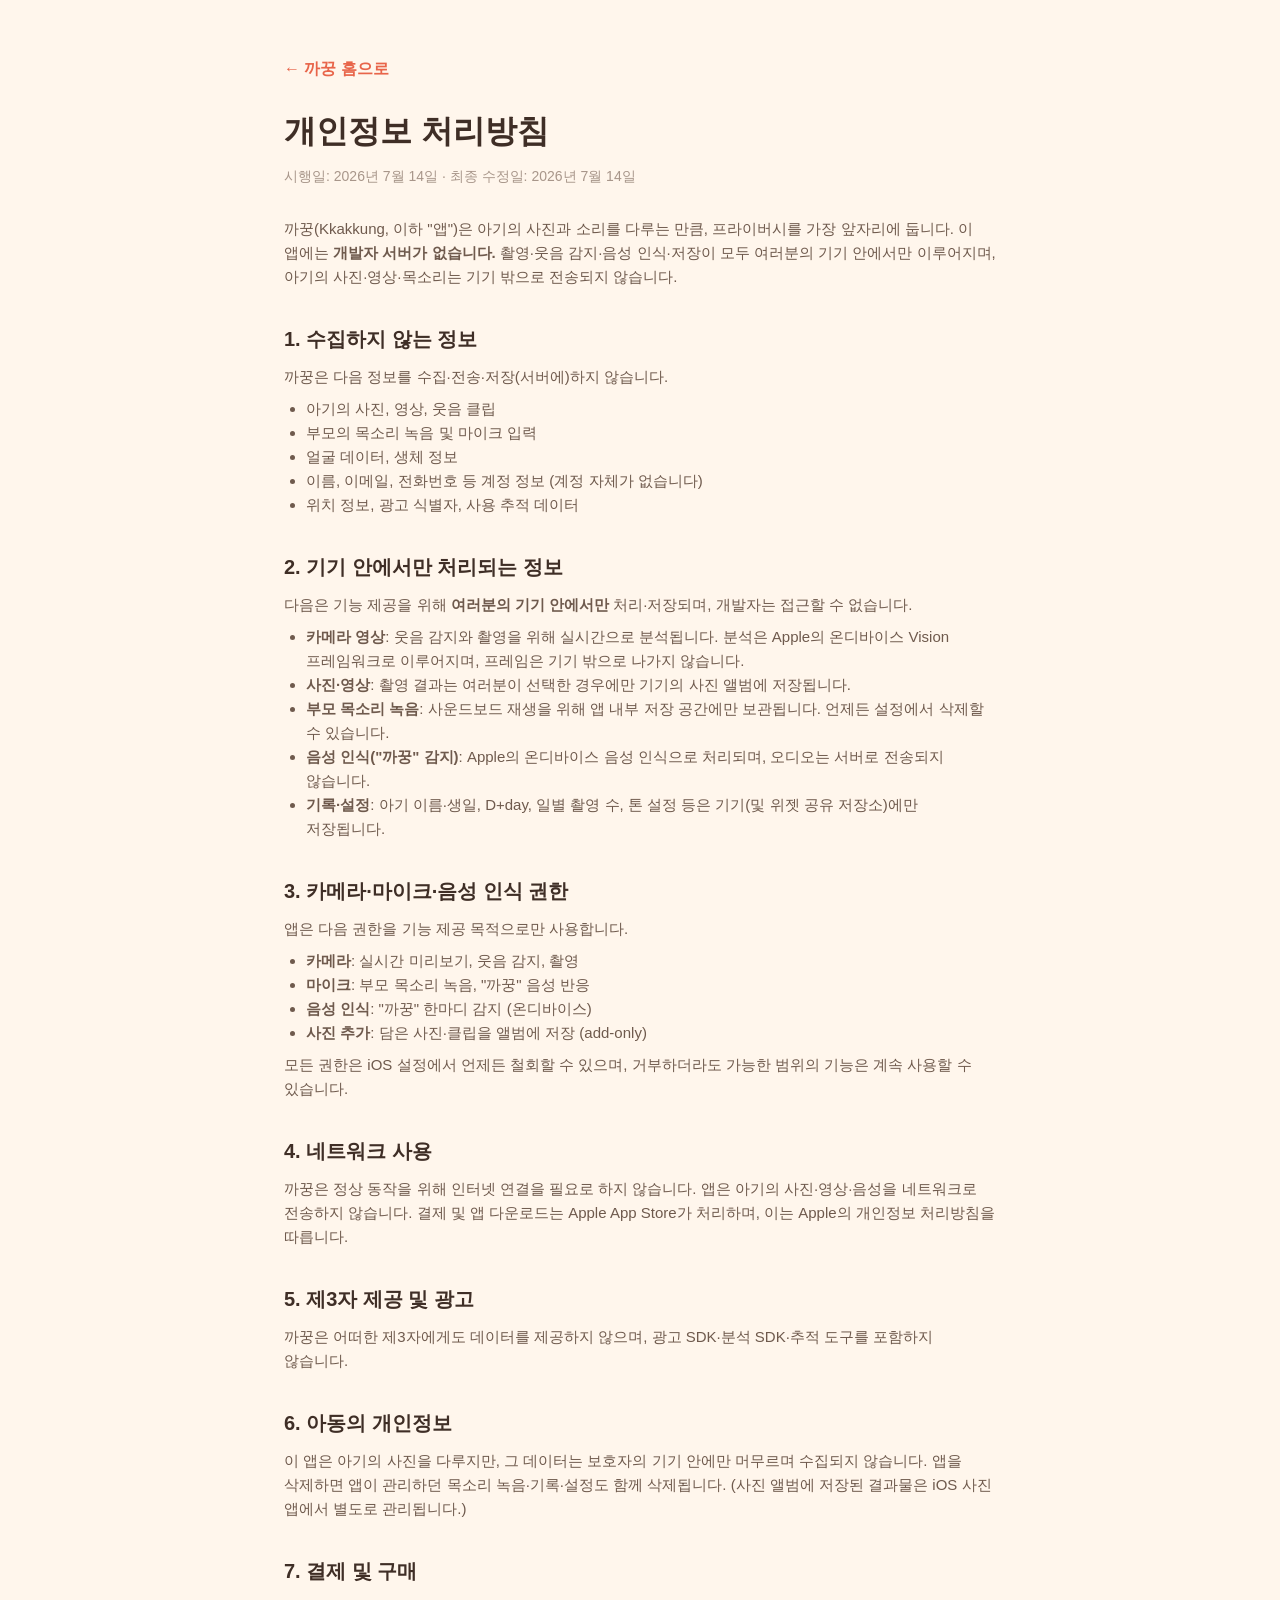
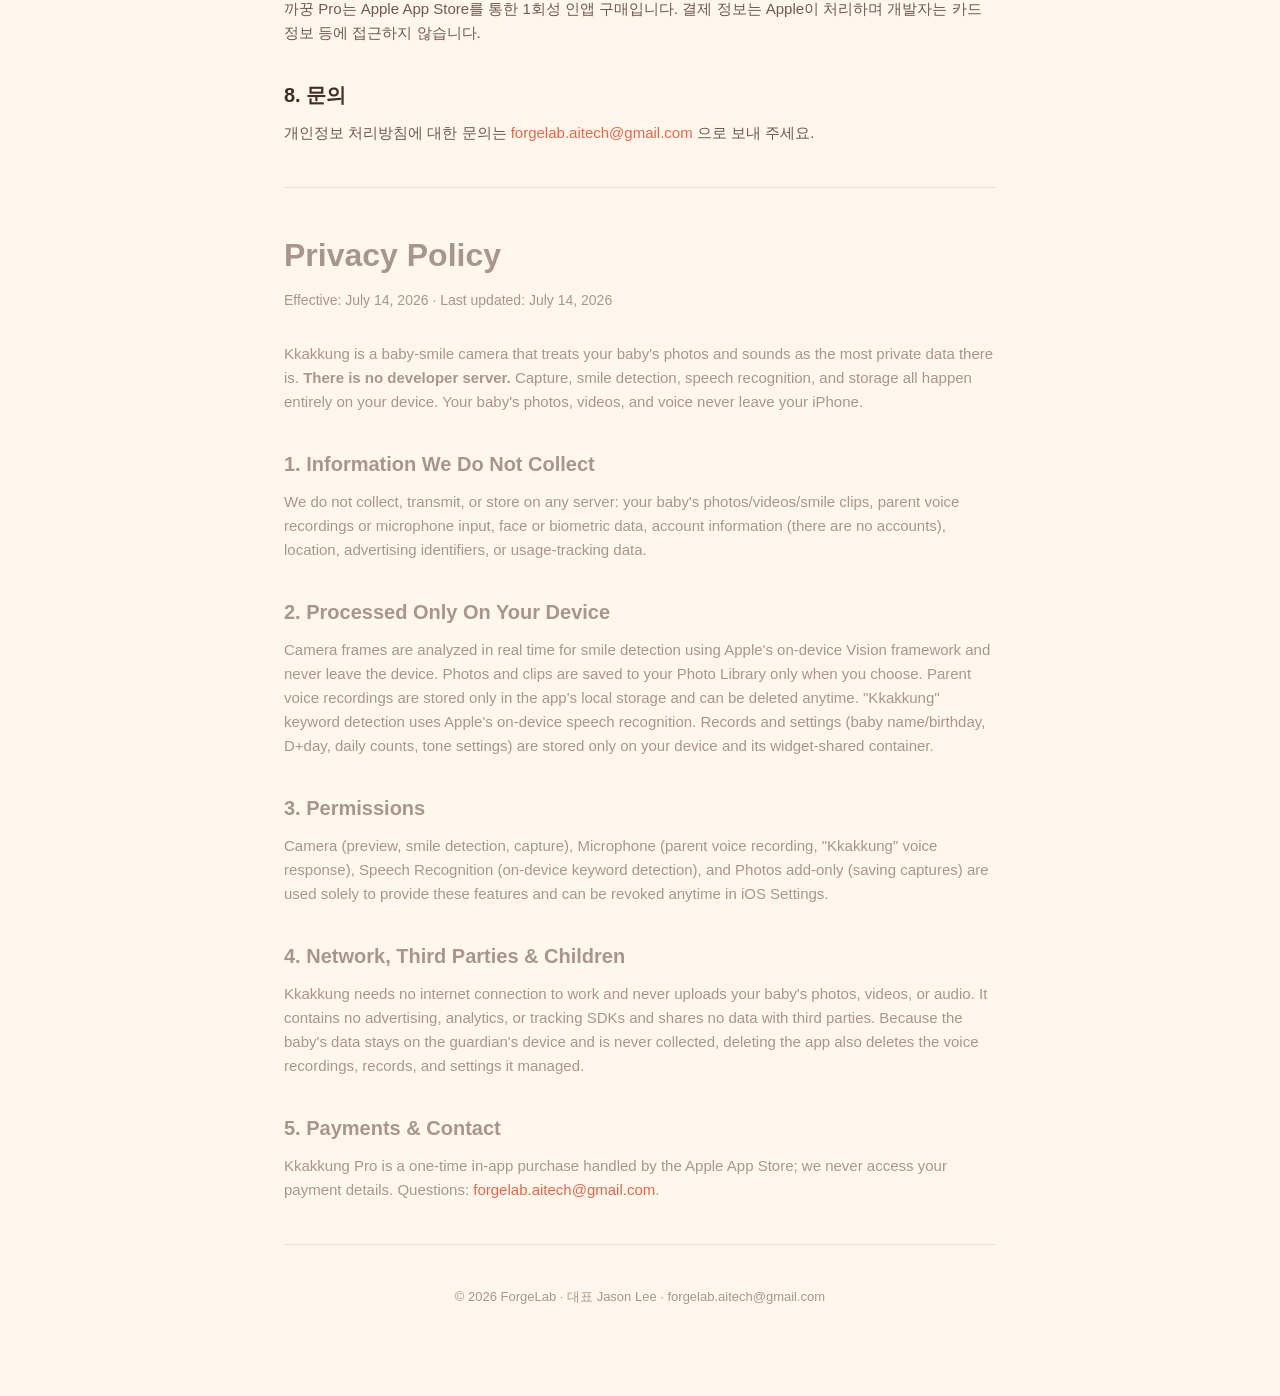
==== docs/privacy.html @ eb0c011f "히어로 영상 배경 + 폰 목업 신형화 + 로고 강화 + 라이팅·줄바꿈 정리 - 히어로: glow.mp4를 크림 베일 아래 풀블리드 배경으로 (살아있는 골든아워 분위기).   중복 " ====
<!DOCTYPE html>
<html lang="ko">
<head>
<meta charset="UTF-8" />
<meta name="viewport" content="width=device-width, initial-scale=1.0" />
<title>개인정보 처리방침 — 까꿍</title>
<meta name="description" content="까꿍(Kkakkung) 개인정보 처리방침. 아기 사진·목소리는 폰 밖으로 나가지 않습니다. 서버 없음, 계정 없음, 추적 없음." />
<link rel="icon" href="data:image/svg+xml,%3Csvg xmlns='http://www.w3.org/2000/svg' viewBox='0 0 64 64'%3E%3Crect x='4' y='4' width='56' height='56' rx='16' fill='%23F2946A'/%3E%3Ccircle cx='32' cy='30' r='16' fill='none' stroke='%234A3A32' stroke-width='3.5'/%3E%3Ccircle cx='26' cy='27' r='2.4' fill='%234A3A32'/%3E%3Ccircle cx='38' cy='27' r='2.4' fill='%234A3A32'/%3E%3Cpath d='M25 33 Q32 40 39 33' fill='none' stroke='%234A3A32' stroke-width='3.5' stroke-linecap='round'/%3E%3C/svg%3E" />
<link rel="stylesheet" href="styles.css?v=20260718a" />
</head>
<body>
<div class="legal">
  <a class="back" href="index.html">← 까꿍 홈으로</a>

  <h1>개인정보 처리방침</h1>
  <p class="updated">시행일: 2026년 7월 14일 · 최종 수정일: 2026년 7월 14일</p>

  <p>까꿍(Kkakkung, 이하 "앱")은 아기의 사진과 소리를 다루는 만큼, 프라이버시를 가장 앞자리에 둡니다. 이 앱에는 <strong>개발자 서버가 없습니다.</strong> 촬영·웃음 감지·음성 인식·저장이 모두 여러분의 기기 안에서만 이루어지며, 아기의 사진·영상·목소리는 기기 밖으로 전송되지 않습니다.</p>

  <h2>1. 수집하지 않는 정보</h2>
  <p>까꿍은 다음 정보를 수집·전송·저장(서버에)하지 않습니다.</p>
  <ul>
    <li>아기의 사진, 영상, 웃음 클립</li>
    <li>부모의 목소리 녹음 및 마이크 입력</li>
    <li>얼굴 데이터, 생체 정보</li>
    <li>이름, 이메일, 전화번호 등 계정 정보 (계정 자체가 없습니다)</li>
    <li>위치 정보, 광고 식별자, 사용 추적 데이터</li>
  </ul>

  <h2>2. 기기 안에서만 처리되는 정보</h2>
  <p>다음은 기능 제공을 위해 <strong>여러분의 기기 안에서만</strong> 처리·저장되며, 개발자는 접근할 수 없습니다.</p>
  <ul>
    <li><strong>카메라 영상</strong>: 웃음 감지와 촬영을 위해 실시간으로 분석됩니다. 분석은 Apple의 온디바이스 Vision 프레임워크로 이루어지며, 프레임은 기기 밖으로 나가지 않습니다.</li>
    <li><strong>사진·영상</strong>: 촬영 결과는 여러분이 선택한 경우에만 기기의 사진 앨범에 저장됩니다.</li>
    <li><strong>부모 목소리 녹음</strong>: 사운드보드 재생을 위해 앱 내부 저장 공간에만 보관됩니다. 언제든 설정에서 삭제할 수 있습니다.</li>
    <li><strong>음성 인식("까꿍" 감지)</strong>: Apple의 온디바이스 음성 인식으로 처리되며, 오디오는 서버로 전송되지 않습니다.</li>
    <li><strong>기록·설정</strong>: 아기 이름·생일, D+day, 일별 촬영 수, 톤 설정 등은 기기(및 위젯 공유 저장소)에만 저장됩니다.</li>
  </ul>

  <h2>3. 카메라·마이크·음성 인식 권한</h2>
  <p>앱은 다음 권한을 기능 제공 목적으로만 사용합니다.</p>
  <ul>
    <li><strong>카메라</strong>: 실시간 미리보기, 웃음 감지, 촬영</li>
    <li><strong>마이크</strong>: 부모 목소리 녹음, "까꿍" 음성 반응</li>
    <li><strong>음성 인식</strong>: "까꿍" 한마디 감지 (온디바이스)</li>
    <li><strong>사진 추가</strong>: 담은 사진·클립을 앨범에 저장 (add-only)</li>
  </ul>
  <p>모든 권한은 iOS 설정에서 언제든 철회할 수 있으며, 거부하더라도 가능한 범위의 기능은 계속 사용할 수 있습니다.</p>

  <h2>4. 네트워크 사용</h2>
  <p>까꿍은 정상 동작을 위해 인터넷 연결을 필요로 하지 않습니다. 앱은 아기의 사진·영상·음성을 네트워크로 전송하지 않습니다. 결제 및 앱 다운로드는 Apple App Store가 처리하며, 이는 Apple의 개인정보 처리방침을 따릅니다.</p>

  <h2>5. 제3자 제공 및 광고</h2>
  <p>까꿍은 어떠한 제3자에게도 데이터를 제공하지 않으며, 광고 SDK·분석 SDK·추적 도구를 포함하지 않습니다.</p>

  <h2>6. 아동의 개인정보</h2>
  <p>이 앱은 아기의 사진을 다루지만, 그 데이터는 보호자의 기기 안에만 머무르며 수집되지 않습니다. 앱을 삭제하면 앱이 관리하던 목소리 녹음·기록·설정도 함께 삭제됩니다. (사진 앨범에 저장된 결과물은 iOS 사진 앱에서 별도로 관리됩니다.)</p>

  <h2>7. 결제 및 구매</h2>
  <p>까꿍 Pro는 Apple App Store를 통한 1회성 인앱 구매입니다. 결제 정보는 Apple이 처리하며 개발자는 카드 정보 등에 접근하지 않습니다.</p>

  <h2>8. 문의</h2>
  <p>개인정보 처리방침에 대한 문의는 <a href="mailto:forgelab.aitech@gmail.com">forgelab.aitech@gmail.com</a> 으로 보내 주세요.</p>

  <hr />

  <h1 class="en">Privacy Policy</h1>
  <p class="updated">Effective: July 14, 2026 · Last updated: July 14, 2026</p>
  <p class="en">Kkakkung is a baby-smile camera that treats your baby's photos and sounds as the most private data there is. <strong>There is no developer server.</strong> Capture, smile detection, speech recognition, and storage all happen entirely on your device. Your baby's photos, videos, and voice never leave your iPhone.</p>

  <h2 class="en">1. Information We Do Not Collect</h2>
  <p class="en">We do not collect, transmit, or store on any server: your baby's photos/videos/smile clips, parent voice recordings or microphone input, face or biometric data, account information (there are no accounts), location, advertising identifiers, or usage-tracking data.</p>

  <h2 class="en">2. Processed Only On Your Device</h2>
  <p class="en">Camera frames are analyzed in real time for smile detection using Apple's on-device Vision framework and never leave the device. Photos and clips are saved to your Photo Library only when you choose. Parent voice recordings are stored only in the app's local storage and can be deleted anytime. "Kkakkung" keyword detection uses Apple's on-device speech recognition. Records and settings (baby name/birthday, D+day, daily counts, tone settings) are stored only on your device and its widget-shared container.</p>

  <h2 class="en">3. Permissions</h2>
  <p class="en">Camera (preview, smile detection, capture), Microphone (parent voice recording, "Kkakkung" voice response), Speech Recognition (on-device keyword detection), and Photos add-only (saving captures) are used solely to provide these features and can be revoked anytime in iOS Settings.</p>

  <h2 class="en">4. Network, Third Parties & Children</h2>
  <p class="en">Kkakkung needs no internet connection to work and never uploads your baby's photos, videos, or audio. It contains no advertising, analytics, or tracking SDKs and shares no data with third parties. Because the baby's data stays on the guardian's device and is never collected, deleting the app also deletes the voice recordings, records, and settings it managed.</p>

  <h2 class="en">5. Payments & Contact</h2>
  <p class="en">Kkakkung Pro is a one-time in-app purchase handled by the Apple App Store; we never access your payment details. Questions: <a href="mailto:forgelab.aitech@gmail.com">forgelab.aitech@gmail.com</a>.</p>

  <hr />
  <p style="text-align:center; color: var(--dim); font-size: 13px;">© 2026 ForgeLab · 대표 Jason Lee · forgelab.aitech@gmail.com</p>
</div>
</body>
</html>
---- docs/styles.css ----
/* ==========================================================================
   까꿍 (Kkakkung) — jsonpassion.github.io/kkakkung-site
   "포근한 골든아워" — 따뜻한 브랜드에 무드와 깊이를 더한다.
   드리프트하는 웜 글로우 배경 · 스크롤 리빌(한쪽에서 펼쳐지는 카드) · 시네마틱 히어로.
   ========================================================================== */

:root {
  --bg: #fff6ec;
  --bg-tint: #ffeede;
  --deep: #2b1c16;         /* 시네마틱 딥 웜 (마감 CTA·모션) */
  --deep-2: #3a271e;
  --panel: #ffffff;
  --panel-soft: #fff7ee;
  --line: #f1ddc8;
  --line-deep: rgba(255, 236, 214, 0.14);
  --text: #3f2e26;
  --body: #6f5a4d;
  --dim: #a8968a;
  --accent: #f2946a;
  --accent-deep: #e8654a;
  --gold: #ffc46b;
  --rose: #f2a0a0;
  --mint: #7fbf96;
  --sun: #ffd66b;
  --coral: #e8654a;
  --sale: #e23b3b;
  --cream: #fffbf4;
  --radius: 20px;
  --ease: cubic-bezier(0.22, 1, 0.36, 1);
}

* { margin: 0; padding: 0; box-sizing: border-box; }
html { scroll-behavior: smooth; }

body {
  font-family: -apple-system, BlinkMacSystemFont, "Apple SD Gothic Neo", "Segoe UI", Roboto, sans-serif;
  background: var(--bg);
  color: var(--text);
  line-height: 1.6;
  -webkit-font-smoothing: antialiased;
  overflow-x: hidden;
  word-break: keep-all;        /* 한글 단어 중간 줄바꿈 방지 (전역) */
  overflow-wrap: break-word;   /* 긴 영문·URL은 안전하게 개행 */
}

/* ---------- 분위기: 드리프트하는 웜 글로우 + 그레인 ---------- */
.atmosphere {
  position: fixed; inset: 0; z-index: -2; pointer-events: none;
  background:
    radial-gradient(46vw 46vw at 12% 8%, rgba(255, 196, 107, 0.42), transparent 60%),
    radial-gradient(50vw 50vw at 92% 4%, rgba(242, 148, 106, 0.40), transparent 62%),
    radial-gradient(52vw 52vw at 78% 88%, rgba(242, 160, 160, 0.34), transparent 60%),
    radial-gradient(46vw 46vw at 8% 96%, rgba(255, 214, 107, 0.30), transparent 60%),
    var(--bg);
  animation: drift 22s ease-in-out infinite alternate;
}
.atmosphere::after {
  content: ""; position: absolute; inset: 0; opacity: 0.5;
  background-image: url("data:image/svg+xml,%3Csvg xmlns='http://www.w3.org/2000/svg' width='120' height='120'%3E%3Cfilter id='n'%3E%3CfeTurbulence type='fractalNoise' baseFrequency='0.85' numOctaves='2'/%3E%3C/filter%3E%3Crect width='100%25' height='100%25' filter='url(%23n)' opacity='0.035'/%3E%3C/svg%3E");
}
@keyframes drift {
  0%   { transform: translate3d(0, 0, 0) scale(1); }
  100% { transform: translate3d(-2.5%, -1.5%, 0) scale(1.08); }
}
@media (prefers-reduced-motion: reduce) {
  .atmosphere, .phone, .phone-wrap::before { animation: none; }
  .reveal, .stagger > * { opacity: 1 !important; animation: none !important; }
}

.wrap { max-width: 1080px; margin: 0 auto; padding: 0 24px; }
a { color: var(--accent-deep); text-decoration: none; }
u { text-decoration-color: var(--accent); text-underline-offset: 5px; text-decoration-thickness: 2px; }

section { padding: 92px 0; position: relative; }
.sec-head { text-align: center; max-width: 640px; margin: 0 auto 52px; }
.sec-head h2 { font-size: 34px; font-weight: 900; letter-spacing: -1px; line-height: 1.2; }
.sec-head p { margin-top: 14px; font-size: 16px; color: var(--body); }
.eyebrow {
  display: inline-block; font-size: 12.5px; font-weight: 800; letter-spacing: 1.5px;
  color: var(--accent-deep); text-transform: uppercase; margin-bottom: 14px;
}

/* ---------- 스크롤 리빌 (한쪽에서 펼쳐지는 카드) ----------
   reveal-in은 keyframe 애니메이션으로 → 카드 hover transition과 충돌하지 않는다. */
.reveal { opacity: 0; will-change: opacity, transform; }
.reveal.in { opacity: 1; animation: revealIn 0.66s var(--ease) both; }
.reveal.from-l.in { animation-name: revealInL; }
.reveal.from-r.in { animation-name: revealInR; }
.stagger > * { opacity: 0; }
.stagger.in > * { opacity: 1; animation: revealIn 0.58s var(--ease) both; }
.stagger.in > *:nth-child(2) { animation-delay: 0.08s; }
.stagger.in > *:nth-child(3) { animation-delay: 0.16s; }
.stagger.in > *:nth-child(4) { animation-delay: 0.24s; }
.stagger.in > *:nth-child(5) { animation-delay: 0.32s; }
.stagger.in > *:nth-child(6) { animation-delay: 0.40s; }
.stagger.in > *:nth-child(7) { animation-delay: 0.48s; }
.stagger.in > *:nth-child(8) { animation-delay: 0.56s; }
.stagger.in > *:nth-child(9) { animation-delay: 0.64s; }
@keyframes revealIn { from { opacity: 0; transform: translateY(32px); } to { opacity: 1; transform: none; } }
@keyframes revealInL { from { opacity: 0; transform: translateX(-54px); } to { opacity: 1; transform: none; } }
@keyframes revealInR { from { opacity: 0; transform: translateX(54px); } to { opacity: 1; transform: none; } }

/* ------------------------------ Nav ------------------------------ */
.nav {
  position: sticky; top: 0; z-index: 50;
  background: rgba(255, 246, 236, 0.72);
  backdrop-filter: blur(18px) saturate(1.4);
  -webkit-backdrop-filter: blur(18px) saturate(1.4);
  border-bottom: 1px solid rgba(241, 221, 200, 0.7);
}
.nav-inner { max-width: 1080px; margin: 0 auto; padding: 12px 24px; display: flex; align-items: center; gap: 28px; }
.logo { display: flex; align-items: center; gap: 10px; font-weight: 900; font-size: 21px; color: var(--text); letter-spacing: -0.4px; }
.logo svg { display: block; }
.logo-anim { width: 38px; height: 38px; display: block; flex: none;
  filter: drop-shadow(0 3px 8px rgba(232, 101, 74, 0.30)); }
.logo .en { font-size: 12px; font-weight: 700; color: var(--dim); margin-top: 3px; }
.nav-links { margin-left: auto; display: flex; align-items: center; gap: 22px; }
.nav-links a { color: var(--body); font-size: 14px; font-weight: 600; transition: color 0.15s; }
.nav-links a:hover, .nav-links a.active { color: var(--text); }

.btn {
  display: inline-flex; align-items: center; justify-content: center; gap: 8px;
  padding: 13px 26px; border-radius: 14px; font-size: 15px; font-weight: 800; cursor: pointer;
  border: none; transition: transform 0.16s var(--ease), box-shadow 0.16s var(--ease);
}
.btn.primary { background: linear-gradient(135deg, var(--accent), var(--accent-deep)); color: #fff; box-shadow: 0 10px 30px rgba(232, 101, 74, 0.36); }
.btn.primary:hover { transform: translateY(-3px); box-shadow: 0 16px 40px rgba(232, 101, 74, 0.5); }
.btn.ghost { background: rgba(255,255,255,0.6); color: var(--text); border: 1.5px solid var(--line); backdrop-filter: blur(6px); }
.btn.ghost:hover { border-color: var(--accent); transform: translateY(-2px); }
.nav-cta { padding: 9px 18px; font-size: 13px; border-radius: 11px; color: #fff; }

/* ------------------------------ Hero ------------------------------ */
.hero-band { position: relative; overflow: hidden; }
.hero-band > .film-video { opacity: 0.9; }
.hero-veil {
  position: absolute; inset: 0; z-index: 1; pointer-events: none;
  background: linear-gradient(180deg,
    rgba(255, 246, 236, 0.90) 0%, rgba(255, 246, 236, 0.78) 42%,
    rgba(255, 246, 236, 0.88) 80%, var(--bg) 100%);
}
.hero-band > .hero { position: relative; z-index: 2; }

.hero {
  display: grid; grid-template-columns: 1.05fr 0.95fr; gap: 52px; align-items: center;
  padding: 92px 24px 104px; position: relative;
}
.hero h1 { font-size: 58px; line-height: 1.1; font-weight: 900; letter-spacing: -2px; }
.hero h1 .hl {
  background: linear-gradient(115deg, var(--accent-deep), var(--accent) 45%, var(--gold));
  -webkit-background-clip: text; background-clip: text; color: transparent;
}
.hero .sub { margin-top: 24px; font-size: 18px; color: var(--body); max-width: 46ch; }
.hero .sub strong { color: var(--text); font-weight: 800; }
.hero-caption {
  display: inline-block; margin-top: 28px;
  background: rgba(255, 255, 255, 0.88); color: var(--accent-deep);
  font-size: 15px; font-weight: 800; padding: 10px 18px; border-radius: 12px;
  border: 1px solid var(--line); backdrop-filter: blur(8px);
  box-shadow: 0 8px 24px rgba(63, 46, 38, 0.07);
  transition: opacity 0.35s var(--ease);
}
.hero-ctas { margin-top: 32px; display: flex; gap: 14px; flex-wrap: wrap; align-items: center; }
.store-badge {
  display: inline-flex; align-items: center; gap: 10px;
  background: var(--text); color: #fff; border-radius: 14px; padding: 11px 22px;
  font-weight: 700; line-height: 1.15; transition: transform 0.16s var(--ease), box-shadow 0.16s var(--ease);
  box-shadow: 0 10px 28px rgba(63, 46, 38, 0.2);
}
.store-badge:hover { transform: translateY(-3px); box-shadow: 0 16px 36px rgba(63,46,38,0.32); }
.store-badge small { display: block; font-size: 10px; font-weight: 600; color: #cbb8ac; }
.store-badge .big { display: block; font-size: 17px; font-weight: 800; }
.tag {
  display: inline-flex; align-items: center; gap: 7px; padding: 7px 15px; border-radius: 999px;
  background: rgba(242, 148, 106, 0.12); border: 1px solid rgba(242, 148, 106, 0.4);
  color: var(--accent-deep); font-size: 12.5px; font-weight: 800; letter-spacing: 0.2px; margin-bottom: 22px;
}
.tag::before { content: ""; width: 7px; height: 7px; border-radius: 50%; background: var(--accent); box-shadow: 0 0 0 0 rgba(242,148,106,0.6); animation: pulse 2s infinite; }
@keyframes pulse { 0% { box-shadow: 0 0 0 0 rgba(242,148,106,0.55); } 70% { box-shadow: 0 0 0 8px rgba(242,148,106,0); } 100% { box-shadow: 0 0 0 0 rgba(242,148,106,0); } }

/* --------------------- Phone mock (hero) --------------------- */
.phone-wrap { position: relative; justify-self: center; }
.phone-wrap::before {
  content: ""; position: absolute; inset: -18% -12%; z-index: 0; border-radius: 50%;
  background: radial-gradient(closest-side, rgba(242,148,106,0.55), rgba(255,196,107,0.28) 55%, transparent 75%);
  filter: blur(12px); animation: halo 6s ease-in-out infinite alternate;
}
@keyframes halo { 0% { transform: scale(0.96); opacity: 0.85; } 100% { transform: scale(1.06); opacity: 1; } }
.phone {
  position: relative; z-index: 1;
  width: 264px; height: 548px; border-radius: 46px; padding: 10px;
  background: linear-gradient(160deg, #4a423e 0%, #241d1a 30%, #17110e 100%);
  box-shadow: 0 40px 90px rgba(63, 46, 38, 0.36),
              inset 0 0 0 1.5px rgba(255, 236, 214, 0.20),
              inset 0 0 0 4px #0d0a08;
  animation: float 7s ease-in-out infinite;
}
/* 사이드 버튼 — 좌: 액션·볼륨 2개 / 우: 전원 */
.phone::before {
  content: ""; position: absolute; left: -2.5px; top: 118px;
  width: 3px; height: 24px; border-radius: 2px; background: #3a322e;
  box-shadow: 0 38px 0 #3a322e, 0 84px 0 #3a322e;
}
.phone::after {
  content: ""; position: absolute; right: -2.5px; top: 176px;
  width: 3px; height: 58px; border-radius: 2px; background: #3a322e;
}
@keyframes float { 0%, 100% { transform: translateY(0); } 50% { transform: translateY(-14px); } }
.phone-screen {
  width: 100%; height: 100%; border-radius: 37px; overflow: hidden;
  background: linear-gradient(170deg, #ffe9d6 0%, #ffd9bf 48%, #f7b58e 100%);
  position: relative; display: flex; flex-direction: column;
}
.phone-screen::after {  /* 유리 반사 */
  content: ""; position: absolute; inset: 0; z-index: 7; pointer-events: none;
  background: linear-gradient(115deg, rgba(255,255,255,0.16) 0%, rgba(255,255,255,0.04) 28%, transparent 45%);
}
/* 다이나믹 아일랜드 */
.p-island {
  position: absolute; top: 11px; left: 50%; transform: translateX(-50%);
  width: 84px; height: 24px; border-radius: 13px; background: #0b0908; z-index: 6;
}
.p-island::after {  /* 전면 카메라 점 */
  content: ""; position: absolute; right: 7px; top: 50%; transform: translateY(-50%);
  width: 9px; height: 9px; border-radius: 50%;
  background: radial-gradient(circle at 35% 35%, #2e3a4a, #0b0908 70%);
}
/* 상태바 */
.p-status {
  display: flex; justify-content: space-between; align-items: center;
  padding: 14px 24px 0; z-index: 5;
}
.p-time { font-size: 12px; font-weight: 700; color: rgba(63, 46, 38, 0.85); }
.p-glyphs { display: flex; align-items: center; gap: 5px; }
.p-sbars { display: flex; align-items: flex-end; gap: 1.5px; }
.p-sbars i { width: 2.5px; border-radius: 1px; background: rgba(63, 46, 38, 0.8); }
.p-sbars i:nth-child(1) { height: 4px; } .p-sbars i:nth-child(2) { height: 6px; }
.p-sbars i:nth-child(3) { height: 8px; } .p-sbars i:nth-child(4) { height: 10px; }
.p-batt {
  width: 21px; height: 10.5px; border-radius: 3px;
  border: 1.2px solid rgba(63, 46, 38, 0.55); padding: 1.2px; display: block; position: relative;
}
.p-batt::after {  /* 배터리 꼭지 */
  content: ""; position: absolute; right: -3.5px; top: 50%; transform: translateY(-50%);
  width: 1.6px; height: 4px; border-radius: 0 1px 1px 0; background: rgba(63, 46, 38, 0.55);
}
.p-batt i { display: block; height: 100%; width: 78%; border-radius: 1.5px; background: rgba(63, 46, 38, 0.8); }
.p-top { padding: 12px 20px 0; }
.p-dline { font-size: 11px; color: rgba(63,46,38,0.55); font-weight: 600; }
.p-count { font-size: 15px; color: var(--text); font-weight: 800; margin-top: 2px; }
.p-stage { flex: 1; position: relative; display: flex; align-items: center; justify-content: center; }
.p-face {
  width: 132px; height: 132px; border-radius: 50%;
  background: radial-gradient(circle at 42% 38%, #fff2e6, #ffc5a3);
  border: 3px solid rgba(63,46,38,0.7); position: relative;
  box-shadow: 0 10px 26px rgba(63,46,38,0.16);
}
.p-face::before, .p-face::after { content: ""; position: absolute; top: 50px; width: 15px; height: 15px; border-radius: 50%; background: #3f2e26; animation: blink 4.6s infinite; }
.p-face::before { left: 36px; } .p-face::after { right: 36px; }
.p-smile { position: absolute; left: 50%; top: 74px; transform: translateX(-50%); width: 52px; height: 26px; border: 5px solid #3f2e26; border-top: none; border-radius: 0 0 52px 52px; }
@keyframes blink { 0%, 92%, 100% { transform: scaleY(1); } 96% { transform: scaleY(0.15); } }
.p-gauge { position: absolute; width: 156px; height: 156px; border-radius: 50%; transform: rotate(-90deg); }
.p-gauge circle { fill: none; stroke-width: 8; }
.p-gauge .track { stroke: rgba(255,255,255,0.55); }
.p-gauge .fill { stroke: var(--accent-deep); stroke-linecap: round; stroke-dasharray: 534; stroke-dashoffset: 534; animation: fillGauge 3.6s ease-in-out infinite; }
@keyframes fillGauge { 0% { stroke-dashoffset: 534; } 45% { stroke-dashoffset: 40; } 62% { stroke-dashoffset: 40; } 70% { stroke-dashoffset: 40; opacity: 1; } 74% { opacity: 0.2; } 80%, 100% { stroke-dashoffset: 534; opacity: 1; } }
.p-flash { position: absolute; inset: 0; background: #fff; opacity: 0; animation: flash 3.6s ease-out infinite; }
@keyframes flash { 0%, 66% { opacity: 0; } 70% { opacity: 0.6; } 82%, 100% { opacity: 0; } }
/* 얼굴 추적 박스 — 앱의 다둥이 선택 UI */
.p-facebox {
  position: absolute; width: 178px; height: 178px; border-radius: 32px;
  border: 2px solid rgba(232, 101, 74, 0.8); z-index: 2;
}
.p-facebox::after {  /* 웃음 감지 배지 */
  content: "☺"; position: absolute; top: -9px; right: -9px;
  width: 20px; height: 20px; border-radius: 50%; background: var(--accent-deep);
  color: #fff; font-size: 12px; line-height: 20px; text-align: center;
}
.p-phase {
  position: absolute; bottom: 8px; left: 50%; transform: translateX(-50%);
  font-size: 10px; font-weight: 700; color: rgba(63, 46, 38, 0.6);
  background: rgba(255, 251, 244, 0.62); padding: 3px 10px; border-radius: 999px;
  backdrop-filter: blur(4px);
}
/* 필터 칩 행 — 중앙 칩이 적용 중(아우라) */
.p-filters {
  display: flex; align-items: center; justify-content: center; gap: 13px;
  padding: 4px 0 10px;
}
.p-filters i, .p-filters b {
  display: block; border-radius: 50%;
  background: radial-gradient(circle at 40% 35%, #fff2e6, #f2b48c);
}
.p-filters i { width: 21px; height: 21px; opacity: 0.75; }
.p-filters i:nth-child(1), .p-filters i:nth-child(5) { opacity: 0.45; }
.p-filters b {
  width: 27px; height: 27px; border: 2px solid #fff;
  box-shadow: 0 0 14px rgba(242, 148, 106, 0.95), 0 0 4px rgba(255, 214, 107, 0.8);
}
.p-shutter { padding: 0 26px 24px; display: flex; align-items: center; justify-content: space-between; }
.p-thumb, .p-sound { width: 30px; height: 30px; border-radius: 9px; background: rgba(255,255,255,0.55); position: relative; }
.p-thumb::before {  /* 해 점 */
  content: ""; position: absolute; top: 6px; right: 7px; width: 5px; height: 5px;
  border-radius: 50%; background: rgba(63, 46, 38, 0.45);
}
.p-thumb::after {  /* 산 삼각형 */
  content: ""; position: absolute; left: 5px; bottom: 6px;
  border-left: 7px solid transparent; border-right: 7px solid transparent;
  border-bottom: 8px solid rgba(63, 46, 38, 0.45);
}
.p-sound { border-radius: 50%; }
.p-sound::after {  /* 스피커 점 */
  content: ""; position: absolute; inset: 0; margin: auto; width: 10px; height: 10px;
  border-radius: 50%; border: 2.5px solid rgba(63, 46, 38, 0.5);
}
.p-btnlabel {
  font-size: 10.5px; font-weight: 800; color: rgba(63, 46, 38, 0.55); letter-spacing: -0.2px;
}
.p-btnlabel.on { color: var(--accent-deep); }
.p-shutter-ring { width: 62px; height: 62px; border-radius: 50%; border: 3px solid rgba(255,255,255,0.55); display: flex; align-items: center; justify-content: center; position: relative; }
.p-shutter-ring::after { content: ""; width: 50px; height: 50px; border-radius: 50%; background: #fff; }
.p-shutter-ring::before { content: "☺"; position: absolute; z-index: 2; font-size: 22px; color: var(--accent-deep); }

/* ------------------------------ Cards (공통) ------------------------------ */
.card {
  background: rgba(255, 255, 255, 0.72); border: 1px solid var(--line); border-radius: var(--radius);
  backdrop-filter: blur(10px);
  transition: transform 0.28s var(--ease), box-shadow 0.28s var(--ease), border-color 0.28s var(--ease);
}
.card:hover { transform: translateY(-6px); box-shadow: 0 24px 50px rgba(63, 46, 38, 0.12); border-color: rgba(242,148,106,0.5); }

/* ------------------------------ Steps ------------------------------ */
.steps { display: grid; grid-template-columns: repeat(3, 1fr); gap: 20px; }
.step { padding: 34px 28px; text-align: center; }
.step-num { width: 44px; height: 44px; border-radius: 50%; margin: 0 auto 18px; display: flex; align-items: center; justify-content: center; font-size: 19px; font-weight: 900; color: #fff; box-shadow: 0 8px 20px rgba(63,46,38,0.14); }
.step h3 { font-size: 18px; font-weight: 800; }
.step p { margin-top: 9px; font-size: 14px; color: var(--body); }

/* ------------------------------ Motion (Lottie) ------------------------------ */
.motion-grid { display: grid; grid-template-columns: repeat(3, 1fr); gap: 22px; }
.motion-card { padding: 16px 28px 32px; text-align: center; }
.motion-anim { width: 100%; aspect-ratio: 4 / 3; }
.motion-card h3 { font-size: 19px; font-weight: 800; margin-top: 4px; }
.motion-card p { margin-top: 9px; font-size: 14px; color: var(--body); }

/* ------------------------------ Features ------------------------------ */
.grid { display: grid; grid-template-columns: repeat(3, 1fr); gap: 20px; }
.feature { padding: 28px 26px; }
.feature .icon { display: inline-flex; align-items: center; justify-content: center; width: 50px; height: 50px; border-radius: 14px; font-size: 25px; background: linear-gradient(135deg, rgba(255,196,107,0.28), rgba(242,148,106,0.2)); margin-bottom: 16px; }
.feature h3 { font-size: 17px; font-weight: 800; }
.feature p { margin-top: 8px; font-size: 14px; color: var(--body); }

/* ------------------------------ Privacy band ------------------------------ */
.privacy-band {
  display: flex; gap: 24px; align-items: flex-start; padding: 40px 40px;
  background: linear-gradient(120deg, rgba(127,191,150,0.16), rgba(242,148,106,0.14));
  border: 1px solid var(--line); border-radius: 26px;
}
.privacy-band .shield { font-size: 42px; line-height: 1; filter: drop-shadow(0 6px 14px rgba(127,191,150,0.4)); }
.privacy-band h3 { font-size: 21px; font-weight: 900; }
.privacy-band p { margin-top: 9px; font-size: 15px; color: var(--body); }
.privacy-band strong { color: var(--text); }

/* ------------------------------ Deep 시네마틱 섹션 ------------------------------ */
.deep {
  background:
    radial-gradient(60vw 60vw at 20% -10%, rgba(242,148,106,0.28), transparent 60%),
    radial-gradient(50vw 50vw at 90% 110%, rgba(255,196,107,0.22), transparent 60%),
    linear-gradient(160deg, var(--deep-2), var(--deep));
  color: #fdeede;
}
.deep .sec-head h2 { color: #fff; }
.deep .sec-head p, .deep .demo-note { color: rgba(253, 238, 222, 0.7); }
.deep .eyebrow { color: var(--gold); }
/* 밝은 글래스 카드는 딥 섹션 안에서도 어두운 본문색을 유지 (밝은 글자 방지) */
.deep .card { color: var(--text); }
.deep .card h3 { color: var(--text); }
.deep .card p { color: var(--body); }

/* ------------------------------ 시네마 밴드 (Higgsfield) ------------------------------ */
.film {
  position: relative; overflow: hidden; padding: 136px 0;
  background: center/cover no-repeat;   /* 포스터 = reduced-motion 폴백 */
}
.film-video { position: absolute; inset: 0; width: 100%; height: 100%; object-fit: cover; z-index: 0; }
.film-scrim {
  position: absolute; inset: 0; z-index: 1;
  background: linear-gradient(90deg,
    rgba(28,17,11,0.90) 0%, rgba(28,17,11,0.74) 40%,
    rgba(28,17,11,0.34) 70%, rgba(28,17,11,0.10) 100%);
}
.film-scrim.right {
  background: linear-gradient(270deg,
    rgba(28,17,11,0.90) 0%, rgba(28,17,11,0.74) 40%,
    rgba(28,17,11,0.34) 70%, rgba(28,17,11,0.10) 100%);
}
.film > .wrap { position: relative; z-index: 2; }
.film-copy { max-width: 30ch; word-break: keep-all; }   /* 한글 단어 중간 줄바꿈 방지 */
.film-copy.right { margin-left: auto; text-align: right; }
.film-copy .eyebrow { color: var(--gold); }
.film-copy h2 {
  font-size: 46px; font-weight: 900; letter-spacing: -1.6px; line-height: 1.16; color: #fff;
  text-shadow: 0 2px 26px rgba(0,0,0,0.55);
}
.film-copy p {
  margin-top: 16px; font-size: 17px; color: rgba(255,246,236,0.92);
  text-shadow: 0 1px 14px rgba(0,0,0,0.6);
}

/* CTA 앰비언트 배경 */
.cta { position: relative; overflow: hidden; }
.cta > .wrap { position: relative; z-index: 2; }
.cta-scrim { background: linear-gradient(180deg, rgba(28,17,11,0.84) 0%, rgba(28,17,11,0.74) 55%, rgba(28,17,11,0.88) 100%); }

@media (prefers-reduced-motion: reduce) {
  .film-video { display: none; }   /* 포스터만 노출 */
}
@media (max-width: 860px) {
  /* 모바일: 얼굴은 위에서 보이게, 카피는 아래에 — 스크림도 아래로 무겁게 */
  .film { padding: 0; min-height: 66vh; display: flex; align-items: flex-end; }
  .film > .wrap { padding-bottom: 40px; padding-top: 40px; }
  .film-copy, .film-copy.right { max-width: none; text-align: center; margin: 0 auto; }
  .film-copy h2 { font-size: 31px; }
  .film-copy p { font-size: 15.5px; }
  .film-scrim, .film-scrim.right {
    background: linear-gradient(180deg,
      rgba(28,17,11,0.12) 0%, rgba(28,17,11,0.28) 40%,
      rgba(28,17,11,0.72) 76%, rgba(28,17,11,0.92) 100%);
  }
}

/* ------------------------------ Pricing ------------------------------ */
.pricing { display: grid; grid-template-columns: repeat(2, 1fr); gap: 22px; max-width: 780px; margin: 0 auto; }
.price-card { padding: 36px 32px; position: relative; }
.price-card.hot { border: 2px solid var(--accent); box-shadow: 0 20px 50px rgba(242,148,106,0.24); background: rgba(255,255,255,0.85); }
.price-card h3 { font-size: 18px; font-weight: 800; }
.price { font-size: 42px; font-weight: 900; margin-top: 4px; letter-spacing: -1.5px; }
.price-was-row { display: flex; align-items: baseline; gap: 9px; margin-top: 14px; }
.price-was { font-size: 19px; font-weight: 700; color: var(--dim); text-decoration: line-through; text-decoration-color: var(--sale); text-decoration-thickness: 2.5px; }
.price-off { font-size: 13px; font-weight: 800; color: #fff; background: var(--sale); border-radius: 7px; padding: 2px 8px; }
.price-note { font-size: 13px; color: var(--body); margin-top: 4px; }
.price-card ul { list-style: none; margin-top: 22px; display: flex; flex-direction: column; gap: 12px; }
.price-card li { font-size: 14px; color: var(--body); padding-left: 26px; position: relative; }
.price-card li::before { content: "✓"; position: absolute; left: 0; color: var(--mint); font-weight: 900; }
.price-card li strong { color: var(--text); }
.sale-badge { position: absolute; top: -13px; right: 24px; background: var(--accent-deep); color: #fff; font-size: 12px; font-weight: 800; padding: 6px 14px; border-radius: 999px; box-shadow: 0 8px 20px rgba(232,101,74,0.4); }

/* ------------------------------ FAQ ------------------------------ */
.faq { max-width: 760px; margin: 0 auto; display: flex; flex-direction: column; gap: 12px; }
.faq details { padding: 4px 24px; }
.faq summary { cursor: pointer; padding: 18px 0; font-size: 15.5px; font-weight: 700; list-style: none; display: flex; justify-content: space-between; align-items: center; }
.faq summary::-webkit-details-marker { display: none; }
.faq summary::after { content: "+"; color: var(--accent); font-size: 24px; font-weight: 300; transition: transform 0.2s; }
.faq details[open] summary::after { content: "−"; }
.faq details p { padding: 0 0 20px; font-size: 14.5px; color: var(--body); }

/* ------------------------------ 마감 CTA ------------------------------ */
.cta { text-align: center; padding: 108px 24px; }
.cta-logo { width: 92px; height: 92px; margin: 0 auto 26px; }
.cta h2 { font-size: 40px; font-weight: 900; letter-spacing: -1.5px; color: #fff; line-height: 1.18; }
.cta p { margin-top: 16px; font-size: 17px; color: rgba(253,238,222,0.72); max-width: 30ch; margin-inline: auto; }
.cta .hero-ctas { justify-content: center; margin-top: 34px; }
.cta .btn.ghost { background: rgba(255,255,255,0.08); color: #fff; border-color: rgba(255,255,255,0.2); }

/* ------------------------------ Footer ------------------------------ */
footer { border-top: 1px solid var(--line-deep); padding: 44px 0; background: var(--deep); }
footer .wrap { display: flex; align-items: center; gap: 20px; flex-wrap: wrap; }
footer .brand { font-weight: 900; font-size: 16px; color: #fdeede; }
footer a { color: rgba(253,238,222,0.7); font-size: 14px; font-weight: 600; }
footer a:hover { color: #fff; }
.contact-btn { padding: 9px 16px; border-radius: 11px; border: 1.5px solid rgba(255,236,214,0.2); }
footer .copy { margin-left: auto; color: rgba(253,238,222,0.45); font-size: 13px; }
footer .biz { color: rgba(253,238,222,0.4); font-size: 12px; width: 100%; }

/* ------------------------------ Legal pages ------------------------------ */
.legal { max-width: 760px; margin: 0 auto; padding: 56px 24px 88px; position: relative; }
.legal h1 { font-size: 32px; font-weight: 900; }
.legal .updated { color: var(--dim); font-size: 14px; margin: 8px 0 30px; }
.legal h2 { font-size: 20px; font-weight: 800; margin: 34px 0 10px; }
.legal h3 { font-size: 16px; font-weight: 700; margin: 20px 0 8px; }
.legal p, .legal li { font-size: 15px; color: var(--body); }
.legal ul { margin: 8px 0 8px 22px; }
.legal .back { display: inline-block; margin-bottom: 24px; font-weight: 700; }
.legal hr { border: none; border-top: 1px solid var(--line); margin: 42px 0; }
.legal .en { color: var(--dim); }

/* ------------------------------ Responsive ------------------------------ */
@media (max-width: 860px) {
  .hero { grid-template-columns: 1fr; text-align: center; padding-top: 60px; }
  .hero .sub { margin-inline: auto; }
  .hero-ctas { justify-content: center; }
  .hero h1 { font-size: 44px; }
  .phone-wrap { margin-top: 26px; }
  .steps, .motion-grid, .grid, .pricing { grid-template-columns: 1fr; }
  .reveal.from-l, .reveal.from-r { transform: translateY(34px); }
  .nav-links { display: none; }
  .privacy-band { flex-direction: column; gap: 16px; }
  .sec-head h2 { font-size: 28px; }
  .cta h2 { font-size: 30px; }
  section { padding: 68px 0; }
}
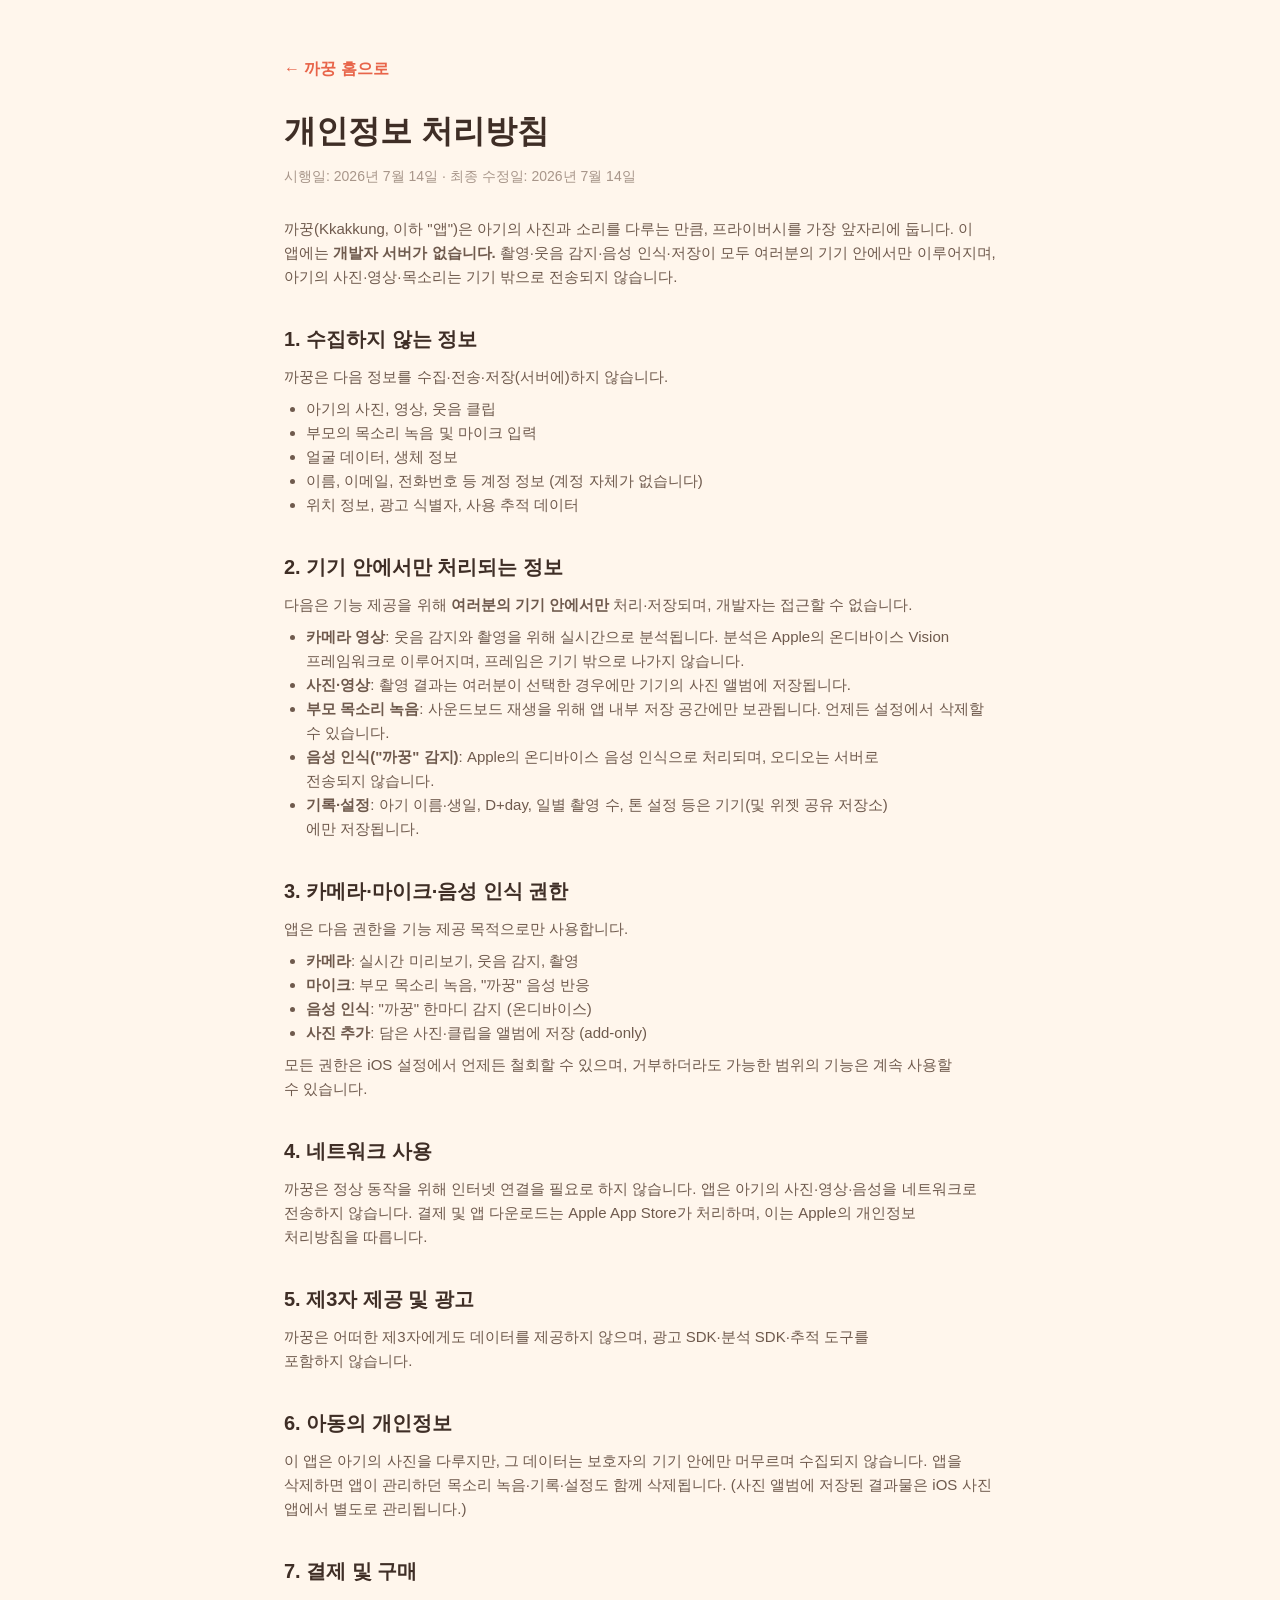
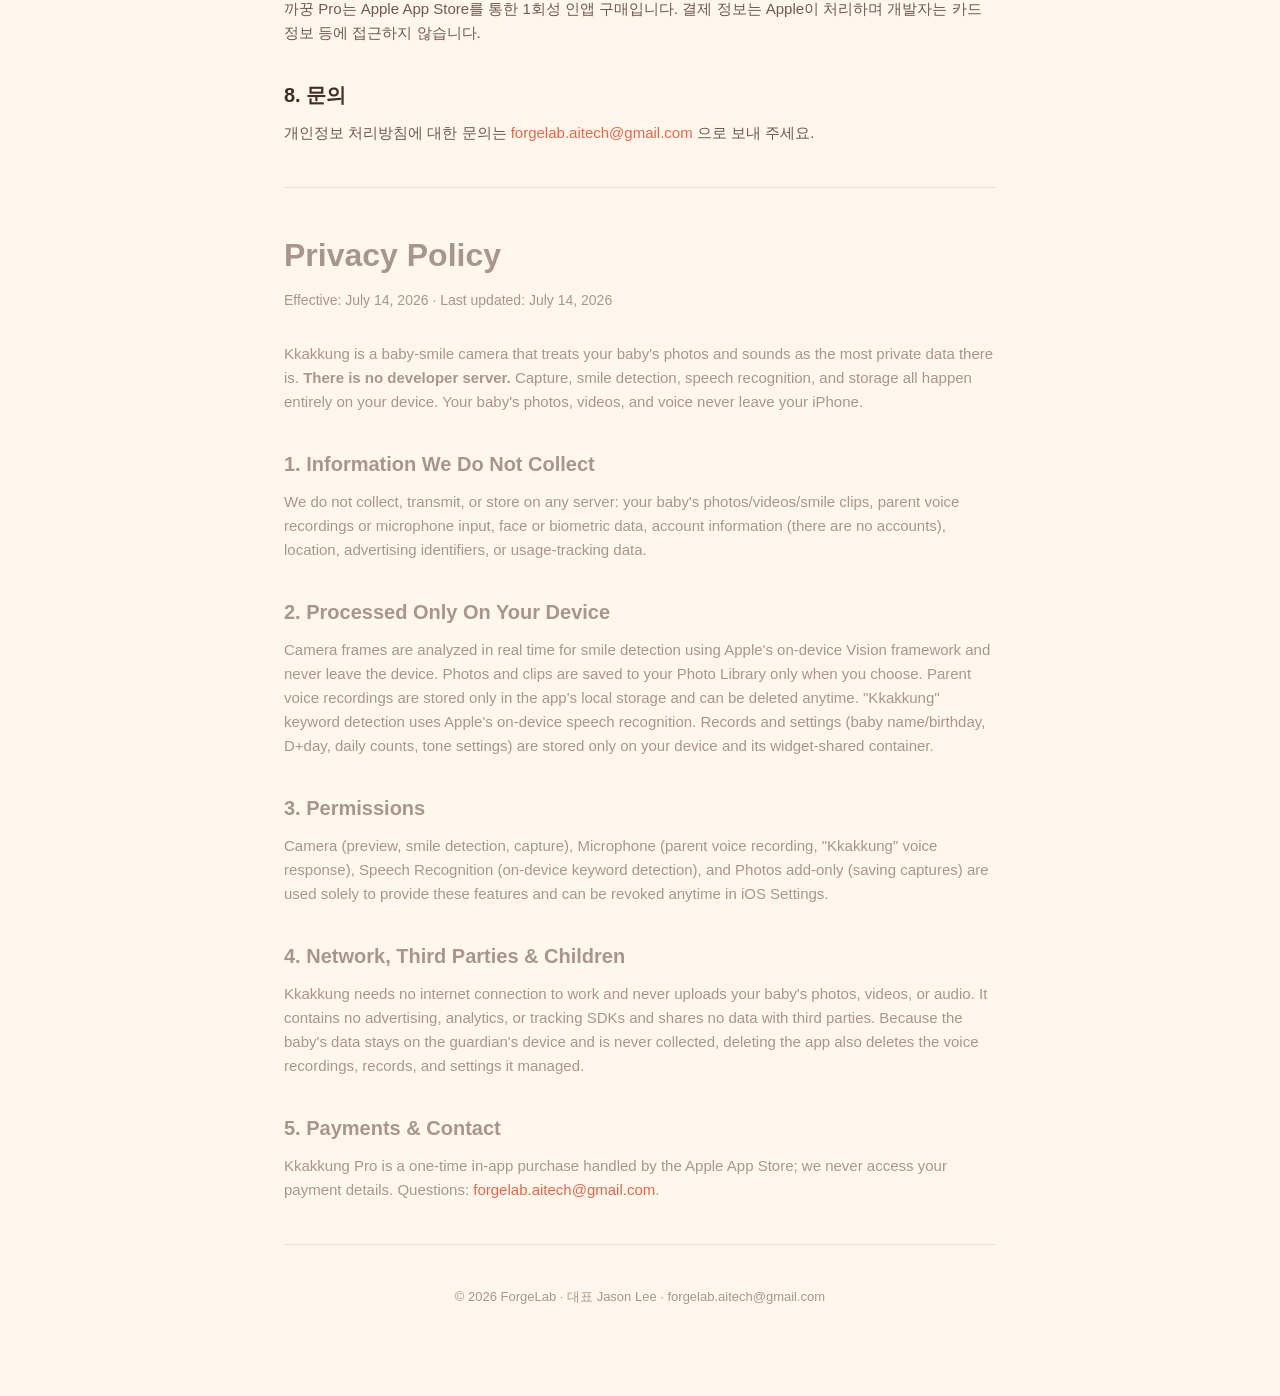
==== commit 363ec69b: "UX 라이팅 톤 통일(해요체) + 줄바꿈 품질 개선 - 본문 전체 해요체 통일: 기능 카드·프라이버시 밴드·FAQ 7답변의 합니다체 혼용 제거   (메타 설명·시스템 alert만 " ====
--- a/docs/privacy.html
+++ b/docs/privacy.html
@@ -6,7 +6,7 @@
 <title>개인정보 처리방침 — 까꿍</title>
 <meta name="description" content="까꿍(Kkakkung) 개인정보 처리방침. 아기 사진·목소리는 폰 밖으로 나가지 않습니다. 서버 없음, 계정 없음, 추적 없음." />
 <link rel="icon" href="data:image/svg+xml,%3Csvg xmlns='http://www.w3.org/2000/svg' viewBox='0 0 64 64'%3E%3Crect x='4' y='4' width='56' height='56' rx='16' fill='%23F2946A'/%3E%3Ccircle cx='32' cy='30' r='16' fill='none' stroke='%234A3A32' stroke-width='3.5'/%3E%3Ccircle cx='26' cy='27' r='2.4' fill='%234A3A32'/%3E%3Ccircle cx='38' cy='27' r='2.4' fill='%234A3A32'/%3E%3Cpath d='M25 33 Q32 40 39 33' fill='none' stroke='%234A3A32' stroke-width='3.5' stroke-linecap='round'/%3E%3C/svg%3E" />
-<link rel="stylesheet" href="styles.css?v=20260718a" />
+<link rel="stylesheet" href="styles.css?v=20260718b" />
 </head>
 <body>
 <div class="legal">
--- a/docs/styles.css
+++ b/docs/styles.css
@@ -43,6 +43,10 @@
   overflow-wrap: break-word;   /* 긴 영문·URL은 안전하게 개행 */
 }
 
+/* 줄바꿈 품질 — 지원 브라우저에서 제목은 양쪽 균형, 본문은 외톨이 단어 방지 */
+h1, h2, h3 { text-wrap: balance; }
+p, li, summary { text-wrap: pretty; }
+
 /* ---------- 분위기: 드리프트하는 웜 글로우 + 그레인 ---------- */
 .atmosphere {
   position: fixed; inset: 0; z-index: -2; pointer-events: none;
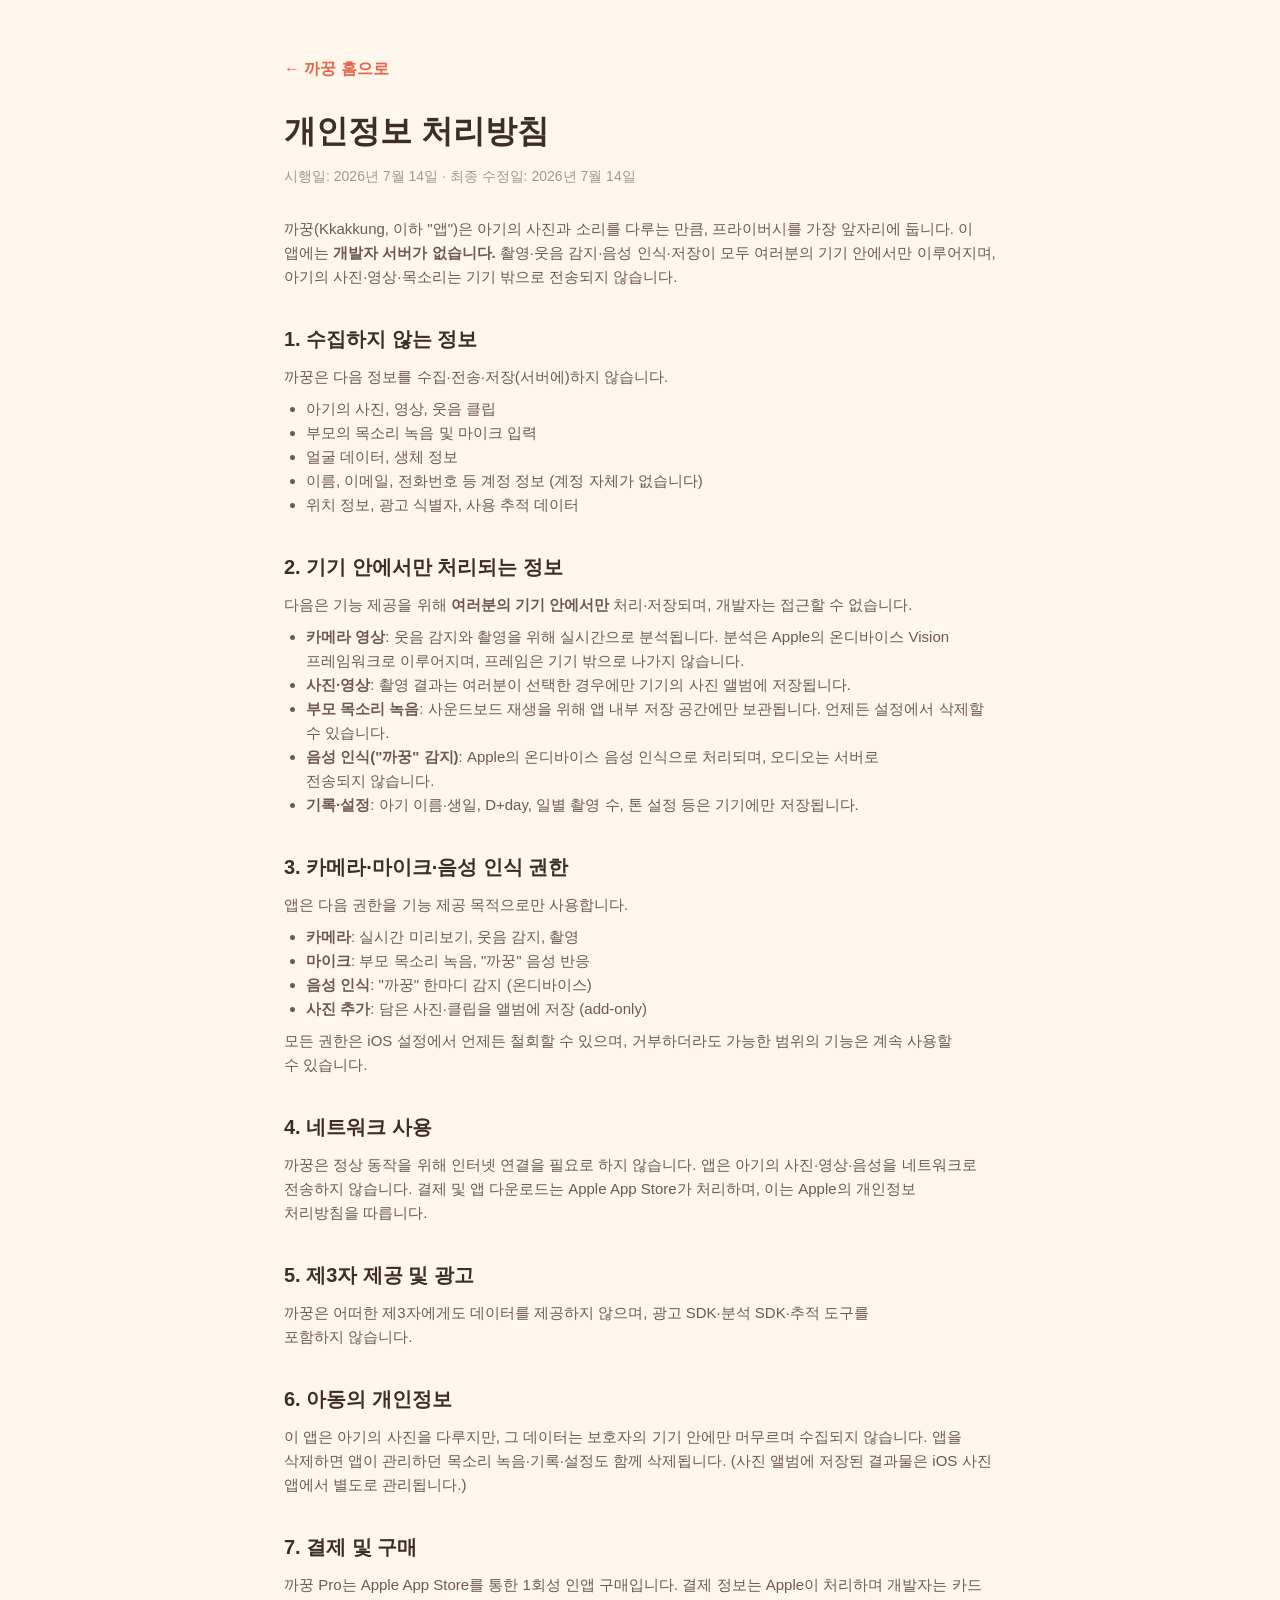
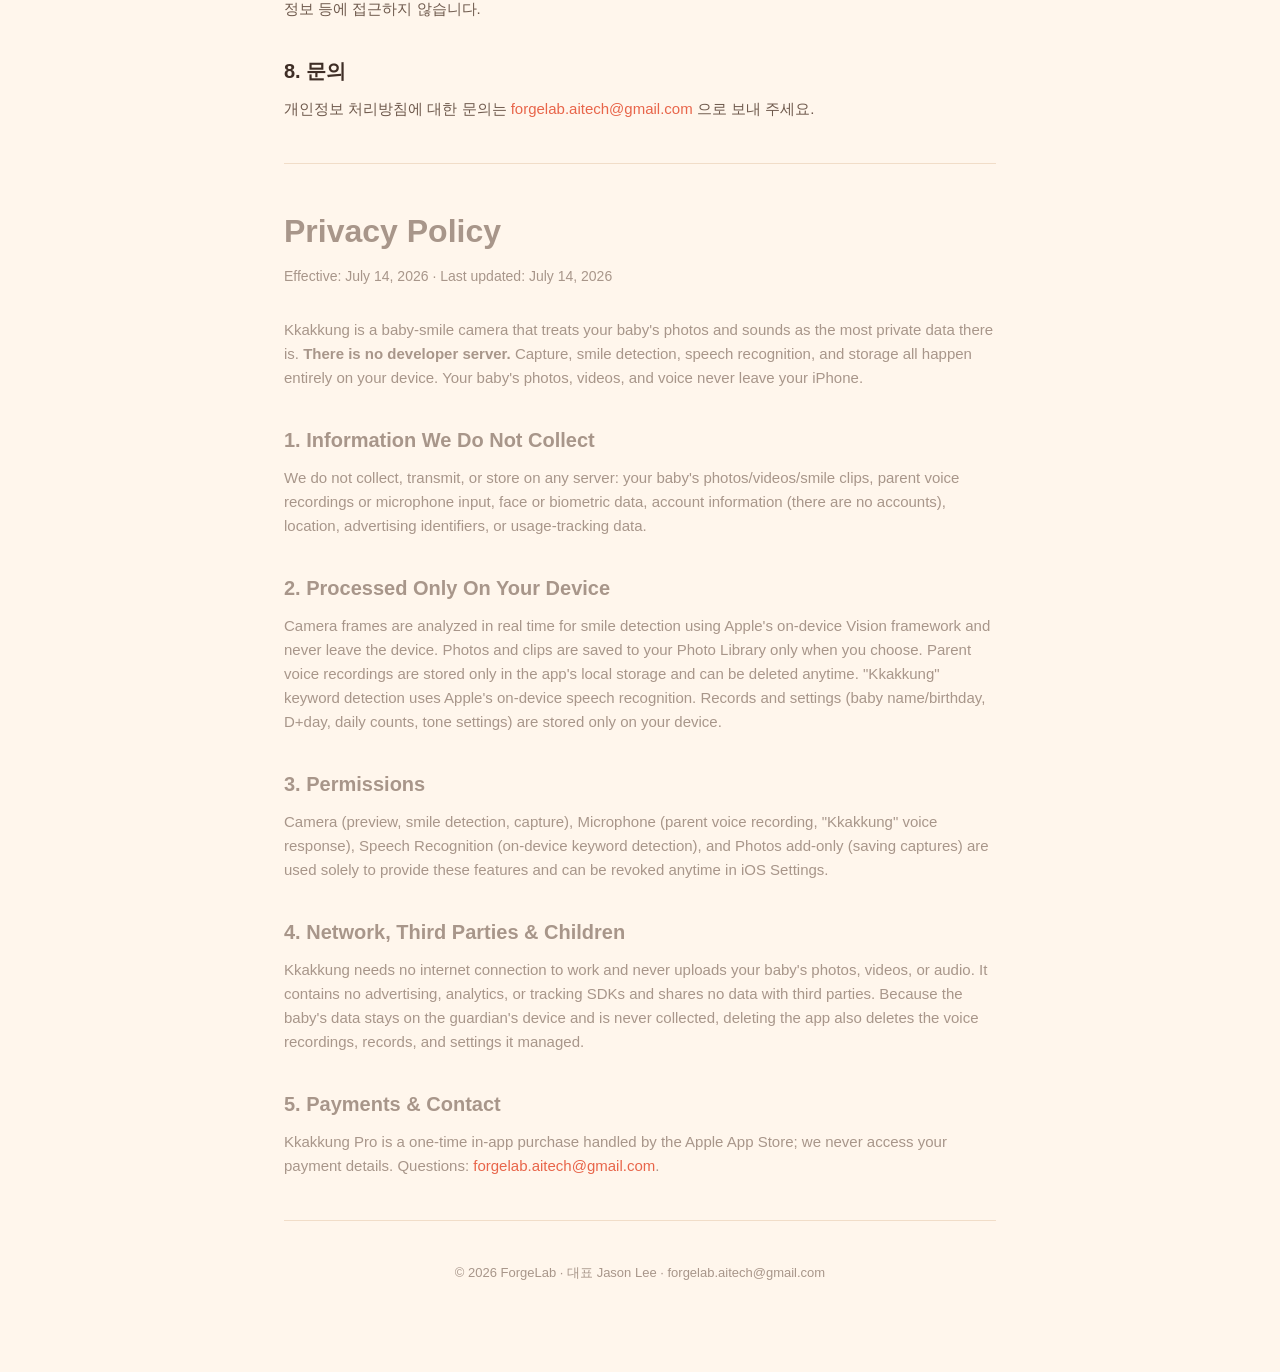
==== commit 8854f2da: "위젯 기능 제거 반영: 기능 카드·개인정보 문구에서 위젯 언급 삭제" ====
--- a/docs/privacy.html
+++ b/docs/privacy.html
@@ -6,7 +6,7 @@
 <title>개인정보 처리방침 — 까꿍</title>
 <meta name="description" content="까꿍(Kkakkung) 개인정보 처리방침. 아기 사진·목소리는 폰 밖으로 나가지 않습니다. 서버 없음, 계정 없음, 추적 없음." />
 <link rel="icon" href="data:image/svg+xml,%3Csvg xmlns='http://www.w3.org/2000/svg' viewBox='0 0 64 64'%3E%3Crect x='4' y='4' width='56' height='56' rx='16' fill='%23F2946A'/%3E%3Ccircle cx='32' cy='30' r='16' fill='none' stroke='%234A3A32' stroke-width='3.5'/%3E%3Ccircle cx='26' cy='27' r='2.4' fill='%234A3A32'/%3E%3Ccircle cx='38' cy='27' r='2.4' fill='%234A3A32'/%3E%3Cpath d='M25 33 Q32 40 39 33' fill='none' stroke='%234A3A32' stroke-width='3.5' stroke-linecap='round'/%3E%3C/svg%3E" />
-<link rel="stylesheet" href="styles.css?v=20260718b" />
+<link rel="stylesheet" href="styles.css?v=20260718f" />
 </head>
 <body>
 <div class="legal">
@@ -34,7 +34,7 @@
     <li><strong>사진·영상</strong>: 촬영 결과는 여러분이 선택한 경우에만 기기의 사진 앨범에 저장됩니다.</li>
     <li><strong>부모 목소리 녹음</strong>: 사운드보드 재생을 위해 앱 내부 저장 공간에만 보관됩니다. 언제든 설정에서 삭제할 수 있습니다.</li>
     <li><strong>음성 인식("까꿍" 감지)</strong>: Apple의 온디바이스 음성 인식으로 처리되며, 오디오는 서버로 전송되지 않습니다.</li>
-    <li><strong>기록·설정</strong>: 아기 이름·생일, D+day, 일별 촬영 수, 톤 설정 등은 기기(및 위젯 공유 저장소)에만 저장됩니다.</li>
+    <li><strong>기록·설정</strong>: 아기 이름·생일, D+day, 일별 촬영 수, 톤 설정 등은 기기에만 저장됩니다.</li>
   </ul>
 
   <h2>3. 카메라·마이크·음성 인식 권한</h2>
@@ -72,7 +72,7 @@
   <p class="en">We do not collect, transmit, or store on any server: your baby's photos/videos/smile clips, parent voice recordings or microphone input, face or biometric data, account information (there are no accounts), location, advertising identifiers, or usage-tracking data.</p>
 
   <h2 class="en">2. Processed Only On Your Device</h2>
-  <p class="en">Camera frames are analyzed in real time for smile detection using Apple's on-device Vision framework and never leave the device. Photos and clips are saved to your Photo Library only when you choose. Parent voice recordings are stored only in the app's local storage and can be deleted anytime. "Kkakkung" keyword detection uses Apple's on-device speech recognition. Records and settings (baby name/birthday, D+day, daily counts, tone settings) are stored only on your device and its widget-shared container.</p>
+  <p class="en">Camera frames are analyzed in real time for smile detection using Apple's on-device Vision framework and never leave the device. Photos and clips are saved to your Photo Library only when you choose. Parent voice recordings are stored only in the app's local storage and can be deleted anytime. "Kkakkung" keyword detection uses Apple's on-device speech recognition. Records and settings (baby name/birthday, D+day, daily counts, tone settings) are stored only on your device.</p>
 
   <h2 class="en">3. Permissions</h2>
   <p class="en">Camera (preview, smile detection, capture), Microphone (parent voice recording, "Kkakkung" voice response), Speech Recognition (on-device keyword detection), and Photos add-only (saving captures) are used solely to provide these features and can be revoked anytime in iOS Settings.</p>
--- a/docs/styles.css
+++ b/docs/styles.css
@@ -135,12 +135,16 @@
 
 /* ------------------------------ Hero ------------------------------ */
 .hero-band { position: relative; overflow: hidden; }
-.hero-band > .film-video { opacity: 0.9; }
 .hero-veil {
   position: absolute; inset: 0; z-index: 1; pointer-events: none;
-  background: linear-gradient(180deg,
-    rgba(255, 246, 236, 0.90) 0%, rgba(255, 246, 236, 0.78) 42%,
-    rgba(255, 246, 236, 0.88) 80%, var(--bg) 100%);
+  background:
+    /* 하단: 다음 섹션으로 자연스럽게 */
+    linear-gradient(180deg, transparent 82%, var(--bg) 100%),
+    /* 좌→우: 텍스트 쪽만 진한 크림, 오른쪽은 영상이 살아있게 */
+    linear-gradient(90deg,
+      rgba(255, 246, 236, 0.94) 0%, rgba(255, 246, 236, 0.88) 30%,
+      rgba(255, 246, 236, 0.60) 52%, rgba(255, 246, 236, 0.30) 72%,
+      rgba(255, 246, 236, 0.38) 100%);
 }
 .hero-band > .hero { position: relative; z-index: 2; }
 
@@ -252,16 +256,10 @@
 .p-dline { font-size: 11px; color: rgba(63,46,38,0.55); font-weight: 600; }
 .p-count { font-size: 15px; color: var(--text); font-weight: 800; margin-top: 2px; }
 .p-stage { flex: 1; position: relative; display: flex; align-items: center; justify-content: center; }
-.p-face {
-  width: 132px; height: 132px; border-radius: 50%;
-  background: radial-gradient(circle at 42% 38%, #fff2e6, #ffc5a3);
-  border: 3px solid rgba(63,46,38,0.7); position: relative;
-  box-shadow: 0 10px 26px rgba(63,46,38,0.16);
-}
-.p-face::before, .p-face::after { content: ""; position: absolute; top: 50px; width: 15px; height: 15px; border-radius: 50%; background: #3f2e26; animation: blink 4.6s infinite; }
-.p-face::before { left: 36px; } .p-face::after { right: 36px; }
-.p-smile { position: absolute; left: 50%; top: 74px; transform: translateX(-50%); width: 52px; height: 26px; border: 5px solid #3f2e26; border-top: none; border-radius: 0 0 52px 52px; }
-@keyframes blink { 0%, 92%, 100% { transform: scaleY(1); } 96% { transform: scaleY(0.15); } }
+.p-face-anim {
+  position: relative; z-index: 1; width: 150px; height: 150px;
+  filter: drop-shadow(0 10px 22px rgba(63, 46, 38, 0.20));
+}
 .p-gauge { position: absolute; width: 156px; height: 156px; border-radius: 50%; transform: rotate(-90deg); }
 .p-gauge circle { fill: none; stroke-width: 8; }
 .p-gauge .track { stroke: rgba(255,255,255,0.55); }
@@ -334,8 +332,16 @@
 
 /* ------------------------------ Steps ------------------------------ */
 .steps { display: grid; grid-template-columns: repeat(3, 1fr); gap: 20px; }
-.step { padding: 34px 28px; text-align: center; }
-.step-num { width: 44px; height: 44px; border-radius: 50%; margin: 0 auto 18px; display: flex; align-items: center; justify-content: center; font-size: 19px; font-weight: 900; color: #fff; box-shadow: 0 8px 20px rgba(63,46,38,0.14); }
+.step { padding: 18px 28px 32px; text-align: center; }
+.step-anim { position: relative; margin: 0 auto 4px; max-width: 240px; }
+.step-lottie { width: 100%; aspect-ratio: 4 / 3; }
+.step-num {
+  width: 38px; height: 38px; border-radius: 50%;
+  position: absolute; top: 10px; left: 2px;
+  display: flex; align-items: center; justify-content: center;
+  font-size: 17px; font-weight: 900; color: #fff;
+  box-shadow: 0 8px 20px rgba(63,46,38,0.16);
+}
 .step h3 { font-size: 18px; font-weight: 800; }
 .step p { margin-top: 9px; font-size: 14px; color: var(--body); }
 
@@ -349,7 +355,8 @@
 /* ------------------------------ Features ------------------------------ */
 .grid { display: grid; grid-template-columns: repeat(3, 1fr); gap: 20px; }
 .feature { padding: 28px 26px; }
-.feature .icon { display: inline-flex; align-items: center; justify-content: center; width: 50px; height: 50px; border-radius: 14px; font-size: 25px; background: linear-gradient(135deg, rgba(255,196,107,0.28), rgba(242,148,106,0.2)); margin-bottom: 16px; }
+.feature .icon { display: inline-flex; align-items: center; justify-content: center; width: 52px; height: 52px; border-radius: 15px; background: linear-gradient(135deg, rgba(255,196,107,0.28), rgba(242,148,106,0.2)); margin-bottom: 16px; }
+.feature .icon svg { width: 30px; height: 30px; display: block; }
 .feature h3 { font-size: 17px; font-weight: 800; }
 .feature p { margin-top: 8px; font-size: 14px; color: var(--body); }
 
@@ -359,7 +366,8 @@
   background: linear-gradient(120deg, rgba(127,191,150,0.16), rgba(242,148,106,0.14));
   border: 1px solid var(--line); border-radius: 26px;
 }
-.privacy-band .shield { font-size: 42px; line-height: 1; filter: drop-shadow(0 6px 14px rgba(127,191,150,0.4)); }
+.privacy-band .shield { line-height: 0; filter: drop-shadow(0 6px 14px rgba(127,191,150,0.4)); }
+.privacy-band .shield svg { width: 46px; height: 46px; display: block; }
 .privacy-band h3 { font-size: 21px; font-weight: 900; }
 .privacy-band p { margin-top: 9px; font-size: 15px; color: var(--body); }
 .privacy-band strong { color: var(--text); }
@@ -419,6 +427,13 @@
   .film-video { display: none; }   /* 포스터만 노출 */
 }
 @media (max-width: 860px) {
+  .hero-veil {
+    background:
+      linear-gradient(180deg, transparent 88%, var(--bg) 100%),
+      linear-gradient(180deg,
+        rgba(255, 246, 236, 0.94) 0%, rgba(255, 246, 236, 0.90) 46%,
+        rgba(255, 246, 236, 0.55) 72%, rgba(255, 246, 236, 0.42) 100%);
+  }
   /* 모바일: 얼굴은 위에서 보이게, 카피는 아래에 — 스크림도 아래로 무겁게 */
   .film { padding: 0; min-height: 66vh; display: flex; align-items: flex-end; }
   .film > .wrap { padding-bottom: 40px; padding-top: 40px; }
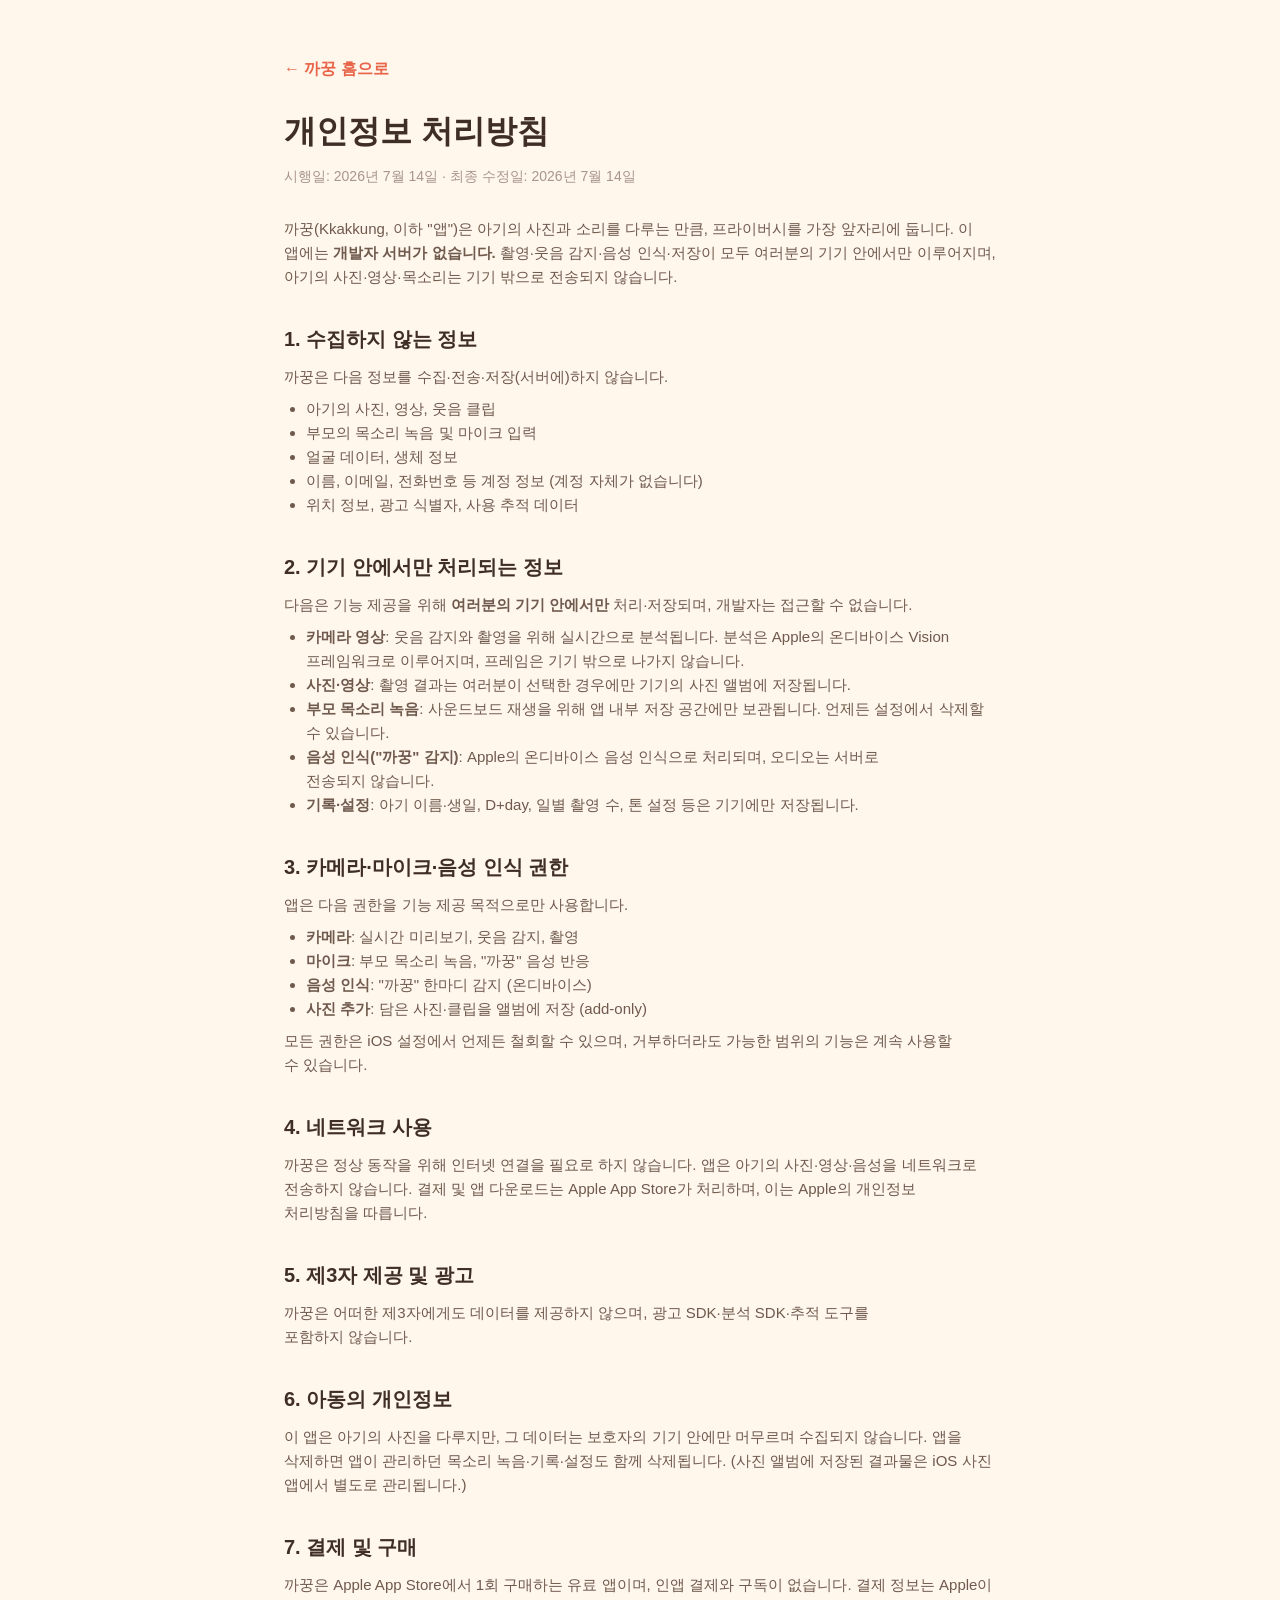
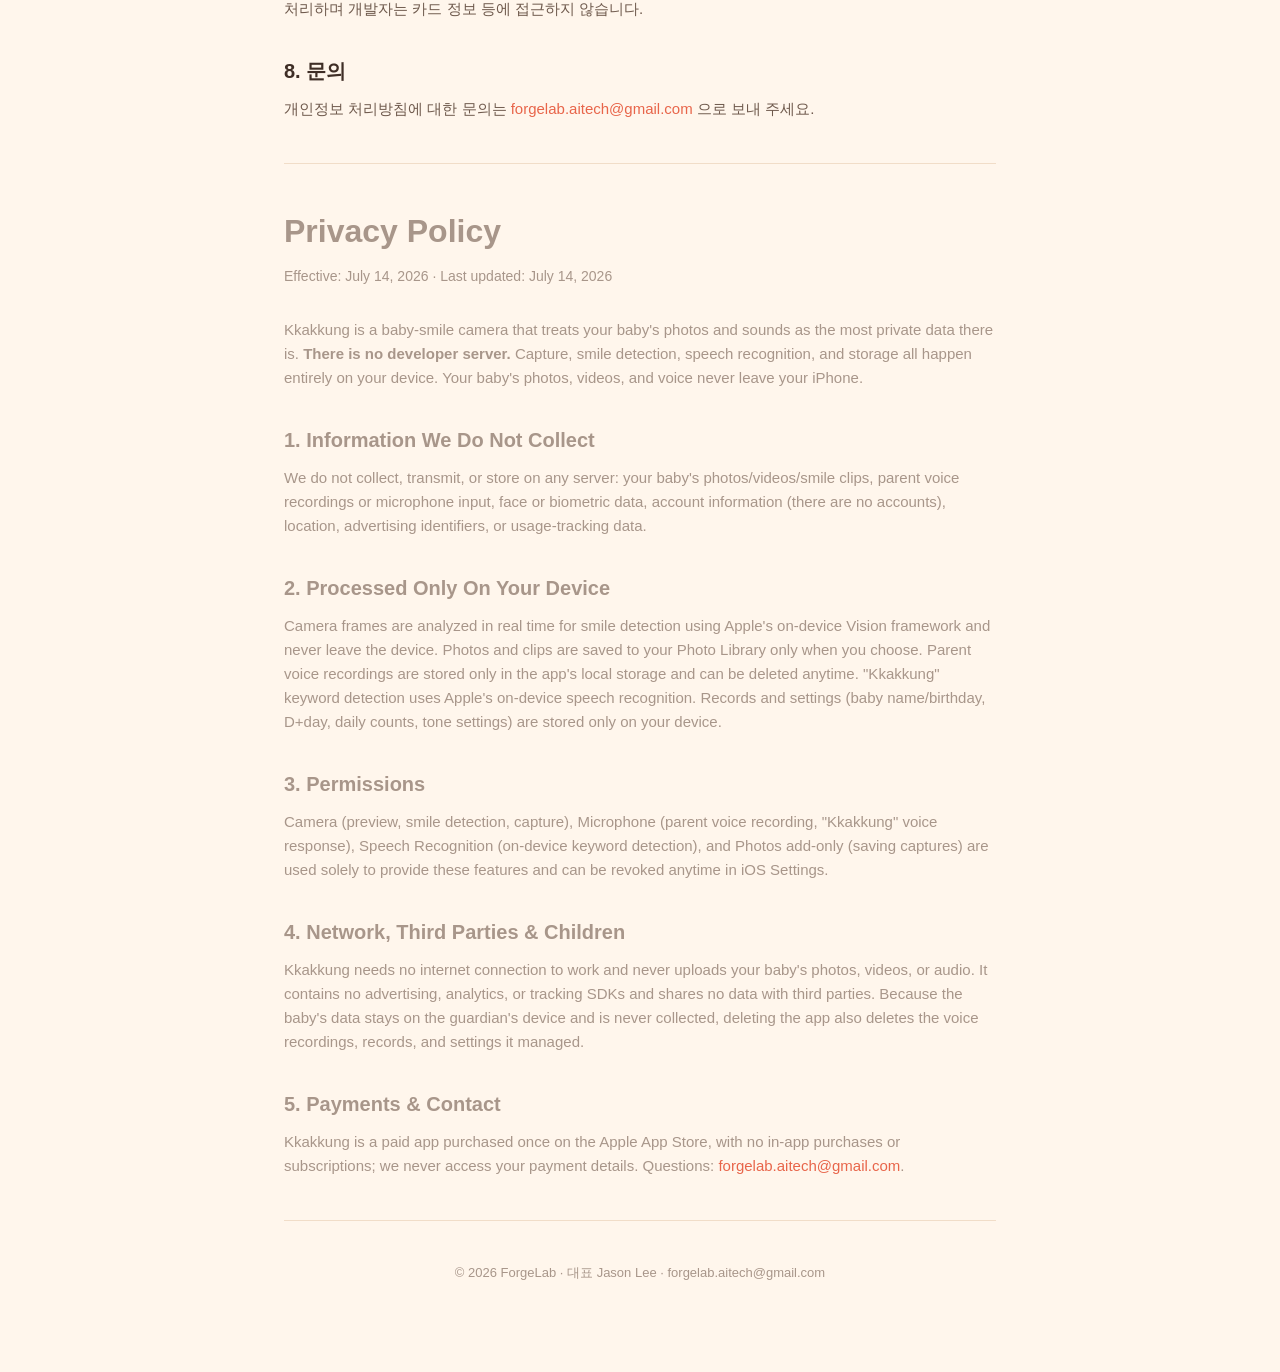
==== commit 8c5d336c: "Pricing: one paid download, no in-app purchase The app dropped its freemium unlock for a straight KR" ====
--- a/docs/privacy.html
+++ b/docs/privacy.html
@@ -57,7 +57,7 @@
   <p>이 앱은 아기의 사진을 다루지만, 그 데이터는 보호자의 기기 안에만 머무르며 수집되지 않습니다. 앱을 삭제하면 앱이 관리하던 목소리 녹음·기록·설정도 함께 삭제됩니다. (사진 앨범에 저장된 결과물은 iOS 사진 앱에서 별도로 관리됩니다.)</p>
 
   <h2>7. 결제 및 구매</h2>
-  <p>까꿍 Pro는 Apple App Store를 통한 1회성 인앱 구매입니다. 결제 정보는 Apple이 처리하며 개발자는 카드 정보 등에 접근하지 않습니다.</p>
+  <p>까꿍은 Apple App Store에서 1회 구매하는 유료 앱이며, 인앱 결제와 구독이 없습니다. 결제 정보는 Apple이 처리하며 개발자는 카드 정보 등에 접근하지 않습니다.</p>
 
   <h2>8. 문의</h2>
   <p>개인정보 처리방침에 대한 문의는 <a href="mailto:forgelab.aitech@gmail.com">forgelab.aitech@gmail.com</a> 으로 보내 주세요.</p>
@@ -81,7 +81,7 @@
   <p class="en">Kkakkung needs no internet connection to work and never uploads your baby's photos, videos, or audio. It contains no advertising, analytics, or tracking SDKs and shares no data with third parties. Because the baby's data stays on the guardian's device and is never collected, deleting the app also deletes the voice recordings, records, and settings it managed.</p>
 
   <h2 class="en">5. Payments & Contact</h2>
-  <p class="en">Kkakkung Pro is a one-time in-app purchase handled by the Apple App Store; we never access your payment details. Questions: <a href="mailto:forgelab.aitech@gmail.com">forgelab.aitech@gmail.com</a>.</p>
+  <p class="en">Kkakkung is a paid app purchased once on the Apple App Store, with no in-app purchases or subscriptions; we never access your payment details. Questions: <a href="mailto:forgelab.aitech@gmail.com">forgelab.aitech@gmail.com</a>.</p>
 
   <hr />
   <p style="text-align:center; color: var(--dim); font-size: 13px;">© 2026 ForgeLab · 대표 Jason Lee · forgelab.aitech@gmail.com</p>
